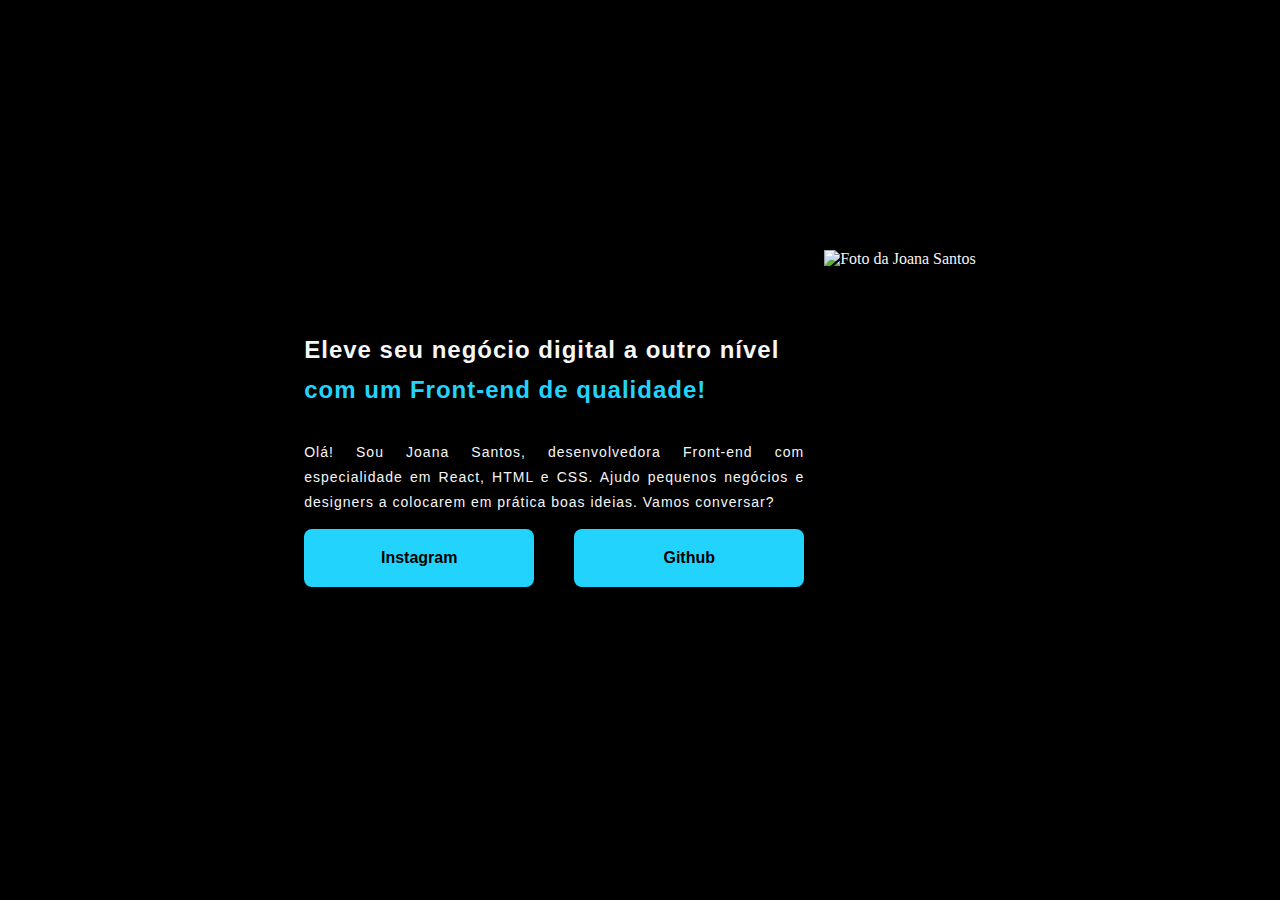
==== pag-treino01/index.html @ d4ae635b "criação da página" ====
<!DOCTYPE html>
<html lang="pt-br">
<head>
    <meta charset="UTF-8">
    <meta name="viewport" content="width=device-width, initial-scale=1.0">
    <link rel="stylesheet" href="style.css">
    <title>Exemplo de Portfolio</title>
</head>
<body>
    <main>
        <div class="text">
            <h1>Eleve seu negócio digital a outro nível <strong>com um Front-end de qualidade!</strong></h1>
            <p>Olá! Sou Joana Santos, desenvolvedora Front-end com especialidade em React, HTML e CSS. Ajudo pequenos negócios e designers a colocarem em prática boas ideias. Vamos conversar?</p>
            <div class="links">
                <a href="">Instagram</a>
                <a href="">Github</a>
            </div>
        </div>
        <img src="imagem.png" alt="Foto da Joana Santos">
    </main>
</body>
</html>
---- pag-treino01/style.css ----
body {
    margin: 0;
    background-color: black;
    color: #f6f6f6;
    display: flex;
    min-height: 100vh;
    justify-content: center;
    align-items: center;
}
main {
    display: flex;
    align-items: center;
}
strong {
    color: #22d4fd;
}
.text {
    display: flex;
    flex-direction: column;
    height: fit-content;
    width: 500px;
    font-family: Verdana, Geneva, Tahoma, sans-serif;
    margin-right: 20px;
}
.text h1 {
    font-size: 24px;
    letter-spacing: 1px;
    line-height: 40px;
}
.text p {
    font-size: 14px;
    letter-spacing: 1px;
    line-height: 25px;
    text-align: justify;
}
.links {
    width: 100%;
    display: flex;
    justify-content: space-between;
}
a {
    display: inline-block;
    padding: 20px;
    width: 190px;
    border-radius: 8px;
    text-align: center;
    text-decoration: none;
    background-color: #22d4fd;
    color: #000;
    font-weight: bold;
}
a:hover {
    background-color: #26badb;
}
img {
    height: 400px;
}
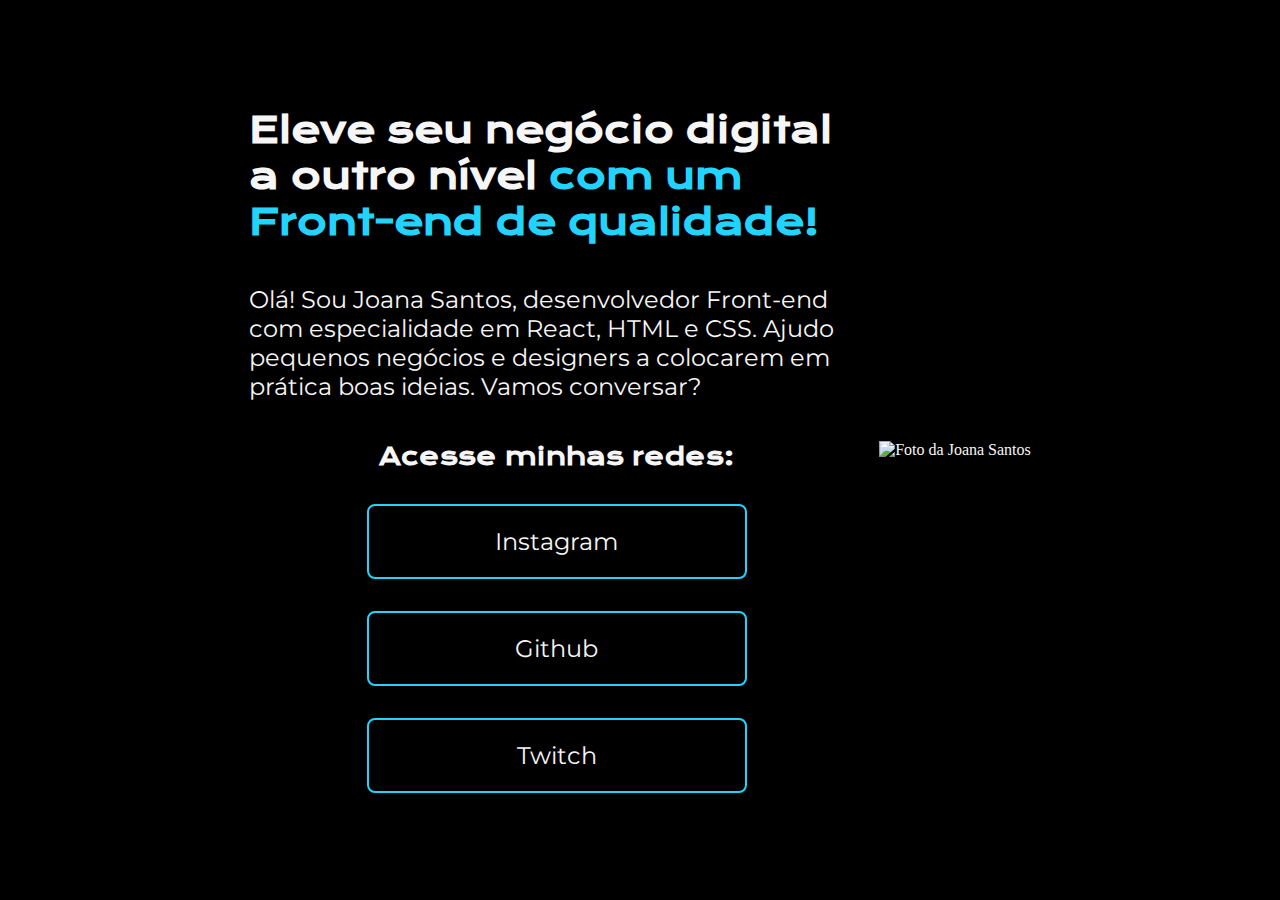
==== commit 3f0b78da: "atualização" ====
--- a/pag-treino01/index.html
+++ b/pag-treino01/index.html
@@ -8,15 +8,19 @@
 </head>
 <body>
     <main>
-        <div class="text">
-            <h1>Eleve seu negócio digital a outro nível <strong>com um Front-end de qualidade!</strong></h1>
-            <p>Olá! Sou Joana Santos, desenvolvedora Front-end com especialidade em React, HTML e CSS. Ajudo pequenos negócios e designers a colocarem em prática boas ideias. Vamos conversar?</p>
-            <div class="links">
-                <a href="">Instagram</a>
-                <a href="">Github</a>
+        <section class="main_conteudo">
+            <h1 class="main_conteudo_titulo">Eleve seu negócio digital a outro nível <strong class="titulo-destaque">com um Front-end de qualidade!</strong></h1>
+            <p class="main_conteudo_texto">Olá! Sou Joana Santos, desenvolvedor Front-end com especialidade em React, HTML e CSS. Ajudo pequenos negócios e designers a colocarem em prática boas ideias. Vamos conversar?</p>
+            <div class="main_conteudo_links">
+                <h2 class="main_conteudo_links_subtitulo">Acesse minhas redes:</h2>
+                <a class="main_conteudo_links_link" href="">Instagram</a>
+                <a class="main_conteudo_links_link" href="">Github</a>
+                <a class="main_conteudo_links_link" href="">Twitch</a>
             </div>
-        </div>
-        <img src="imagem.png" alt="Foto da Joana Santos">
+        </section>
+        <section>
+            <img src="imagem.png" alt="Foto da Joana Santos">
+        </section>
     </main>
 </body>
 </html>--- a/pag-treino01/style.css
+++ b/pag-treino01/style.css
@@ -1,57 +1,68 @@
+@import url('https://fonts.googleapis.com/css2?family=Bebas+Neue&family=Krona+One&display=swap');
+@import url('https://fonts.googleapis.com/css2?family=Montserrat&display=swap');
+
+
+* {
+    margin: 0;
+    padding: 0;
+    box-sizing: border-box;
+}
+
 body {
-    margin: 0;
+    height: 100vh;
     background-color: black;
     color: #f6f6f6;
     display: flex;
-    min-height: 100vh;
     justify-content: center;
     align-items: center;
 }
 main {
     display: flex;
     align-items: center;
+    justify-content: space-between;
+    width: fit-content;
 }
-strong {
+
+.main_conteudo {
+    width: 615px;
+    display: flex;
+    flex-direction: column;
+    gap: 40px;
+    margin-right: 15px;
+}
+.main_conteudo_titulo {
+    font-family: 'Krona One', sans-serif;
+    font-size: 36px;
+}
+.main_conteudo_texto {
+    font-size: 24px;
+    font-family: 'Montserrat', sans-serif;
+}
+.main_conteudo_links {
+    display: flex;
+    flex-direction: column;
+    align-items: center;
+    gap: 32px
+}
+.main_conteudo_links_subtitulo {
+    font-family: 'Krona One', sans-serif;
+    font-size: 24px;
+}
+
+.main_conteudo_links_link {
+    width: 380px;
+    padding: 21px 0;
+    border: 2px solid #22d4fd;
+    border-radius: 8px;
+    font-family: 'Montserrat', sans-serif;
+    font-size: 24px;
+    text-align: center;
+    text-decoration: none;
+    color: #f6f6f6;
+}
+.main_conteudo_links_link:hover {
+    background-color: #1ab1d3;
+}
+.titulo-destaque {
     color: #22d4fd;
 }
-.text {
-    display: flex;
-    flex-direction: column;
-    height: fit-content;
-    width: 500px;
-    font-family: Verdana, Geneva, Tahoma, sans-serif;
-    margin-right: 20px;
-}
-.text h1 {
-    font-size: 24px;
-    letter-spacing: 1px;
-    line-height: 40px;
-}
-.text p {
-    font-size: 14px;
-    letter-spacing: 1px;
-    line-height: 25px;
-    text-align: justify;
-}
-.links {
-    width: 100%;
-    display: flex;
-    justify-content: space-between;
-}
-a {
-    display: inline-block;
-    padding: 20px;
-    width: 190px;
-    border-radius: 8px;
-    text-align: center;
-    text-decoration: none;
-    background-color: #22d4fd;
-    color: #000;
-    font-weight: bold;
-}
-a:hover {
-    background-color: #26badb;
-}
-img {
-    height: 400px;
-}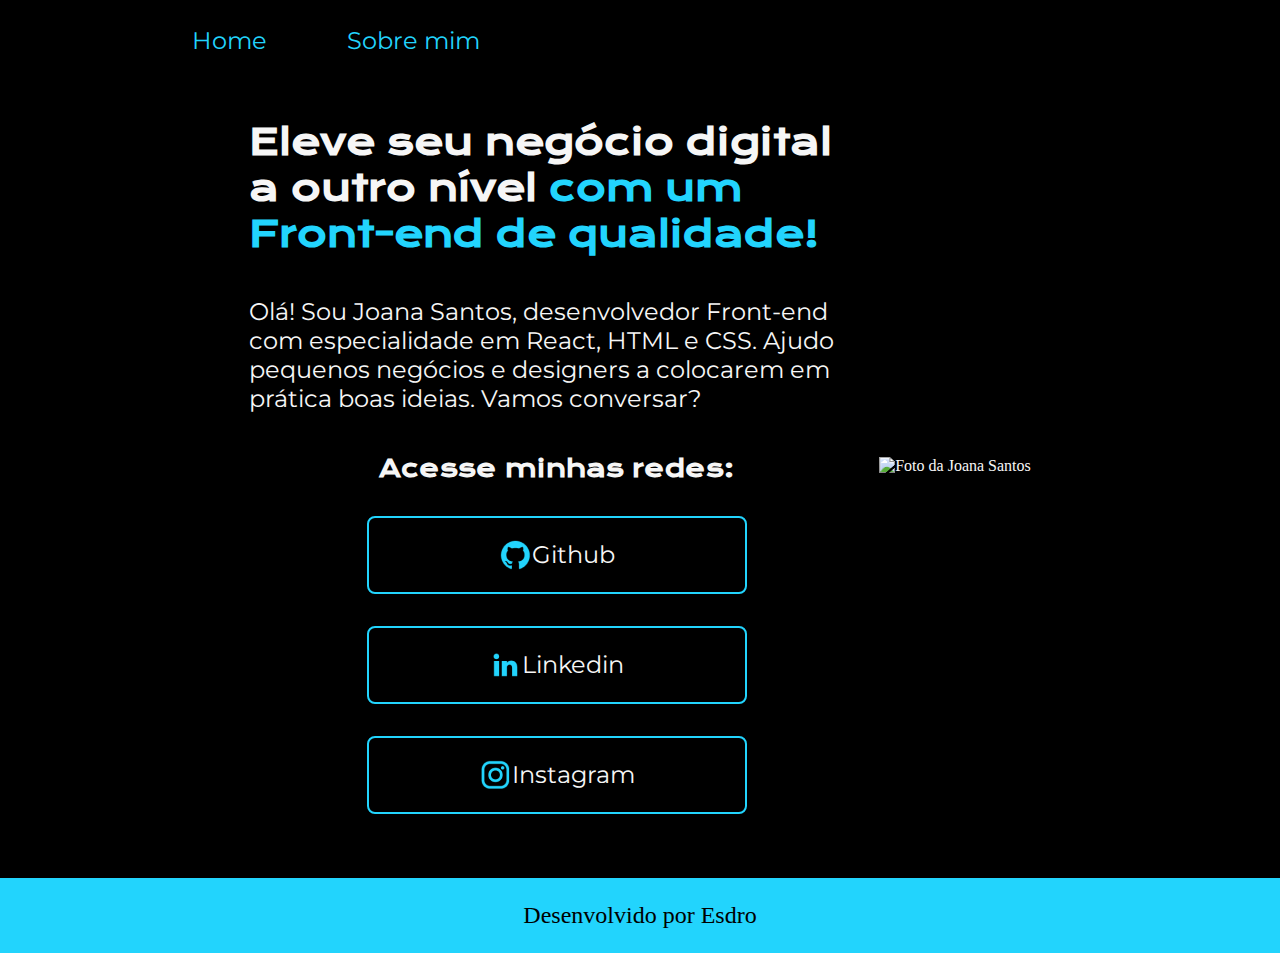
==== commit f8ef60d4: "Adições" ====
--- a/pag-treino01/index.html
+++ b/pag-treino01/index.html
@@ -3,24 +3,33 @@
 <head>
     <meta charset="UTF-8">
     <meta name="viewport" content="width=device-width, initial-scale=1.0">
-    <link rel="stylesheet" href="style.css">
+    <link rel="stylesheet" href="css/style.css">
     <title>Exemplo de Portfolio</title>
 </head>
 <body>
+    <header class="cabecalho">
+        <nav class="cabecalho_menu">
+            <a class="cabecalho_menu_item" href="">Home</a>
+            <a class="cabecalho_menu_item" href="about.html">Sobre mim</a>
+        </nav>
+    </header>
     <main>
         <section class="main_conteudo">
             <h1 class="main_conteudo_titulo">Eleve seu negócio digital a outro nível <strong class="titulo-destaque">com um Front-end de qualidade!</strong></h1>
             <p class="main_conteudo_texto">Olá! Sou Joana Santos, desenvolvedor Front-end com especialidade em React, HTML e CSS. Ajudo pequenos negócios e designers a colocarem em prática boas ideias. Vamos conversar?</p>
             <div class="main_conteudo_links">
                 <h2 class="main_conteudo_links_subtitulo">Acesse minhas redes:</h2>
-                <a class="main_conteudo_links_link" href="">Instagram</a>
-                <a class="main_conteudo_links_link" href="">Github</a>
-                <a class="main_conteudo_links_link" href="">Twitch</a>
+                <a class="main_conteudo_links_link" href="#"><img src="assets/github.png" alt="Ícone do Github">Github</a>
+                <a class="main_conteudo_links_link" href="#"><img src="assets/linkedin.png" alt="Ícone do Linkedin">Linkedin</a>
+                <a class="main_conteudo_links_link" href="#"><img src="assets/instagram.png" alt="Ícone do Instagram">Instagram</a>
             </div>
         </section>
         <section>
-            <img src="imagem.png" alt="Foto da Joana Santos">
+            <img src="assets/imagem.png" alt="Foto da Joana Santos">
         </section>
     </main>
+    <footer class="rodape">
+        <p>Desenvolvido por Esdro</p>
+    </footer>
 </body>
 </html>--- a/pag-treino01/css/style.css
+++ b/pag-treino01/css/style.css
@@ -0,0 +1,94 @@
+@import url('https://fonts.googleapis.com/css2?family=Bebas+Neue&family=Krona+One&display=swap');
+@import url('https://fonts.googleapis.com/css2?family=Montserrat&display=swap');
+
+
+* {
+    margin: 0;
+    padding: 0;
+    box-sizing: border-box;
+}
+
+body {
+    background-color: black;
+    color: #f6f6f6;
+    display: flex;
+    flex-direction: column;
+    justify-content: center;
+    align-items: center;
+}
+.cabecalho {
+    padding: 2% 0 0 15%;
+    width: 100%;
+}
+.cabecalho_menu {
+    display: flex;
+    gap: 80px;
+}
+.cabecalho_menu_item {
+    font-family: 'Montserrat', sans-serif;
+    font-size: 24px;
+    color: #22d4fd;
+    text-decoration: none;
+}
+main {
+    display: flex;
+    align-items: center;
+    justify-content: space-between;
+    width: fit-content;
+    padding: 5% ;
+}
+
+.main_conteudo {
+    width: 615px;
+    display: flex;
+    flex-direction: column;
+    gap: 40px;
+    margin-right: 15px;
+}
+.main_conteudo_titulo {
+    font-family: 'Krona One', sans-serif;
+    font-size: 36px;
+}
+.main_conteudo_texto {
+    font-size: 24px;
+    font-family: 'Montserrat', sans-serif;
+}
+.main_conteudo_links {
+    display: flex;
+    flex-direction: column;
+    align-items: center;
+    gap: 32px
+}
+.main_conteudo_links_subtitulo {
+    font-family: 'Krona One', sans-serif;
+    font-size: 24px;
+}
+
+.main_conteudo_links_link {
+    display: flex;
+    justify-content: center;
+    align-items: center;
+    width: 380px;
+    padding: 21px 0;
+    border: 2px solid #22d4fd;
+    border-radius: 8px;
+    font-family: 'Montserrat', sans-serif;
+    font-size: 24px;
+    text-decoration: none;
+    color: #f6f6f6;
+}
+.main_conteudo_links_link:hover {
+    background-color: #ffffff2c;
+}
+.titulo-destaque {
+    color: #22d4fd;
+}
+
+.rodape {
+    width: 100%;
+    padding: 24px;
+    text-align: center;
+    color: #000;
+    background-color: #22d4fd;
+    font-size: 24px;
+}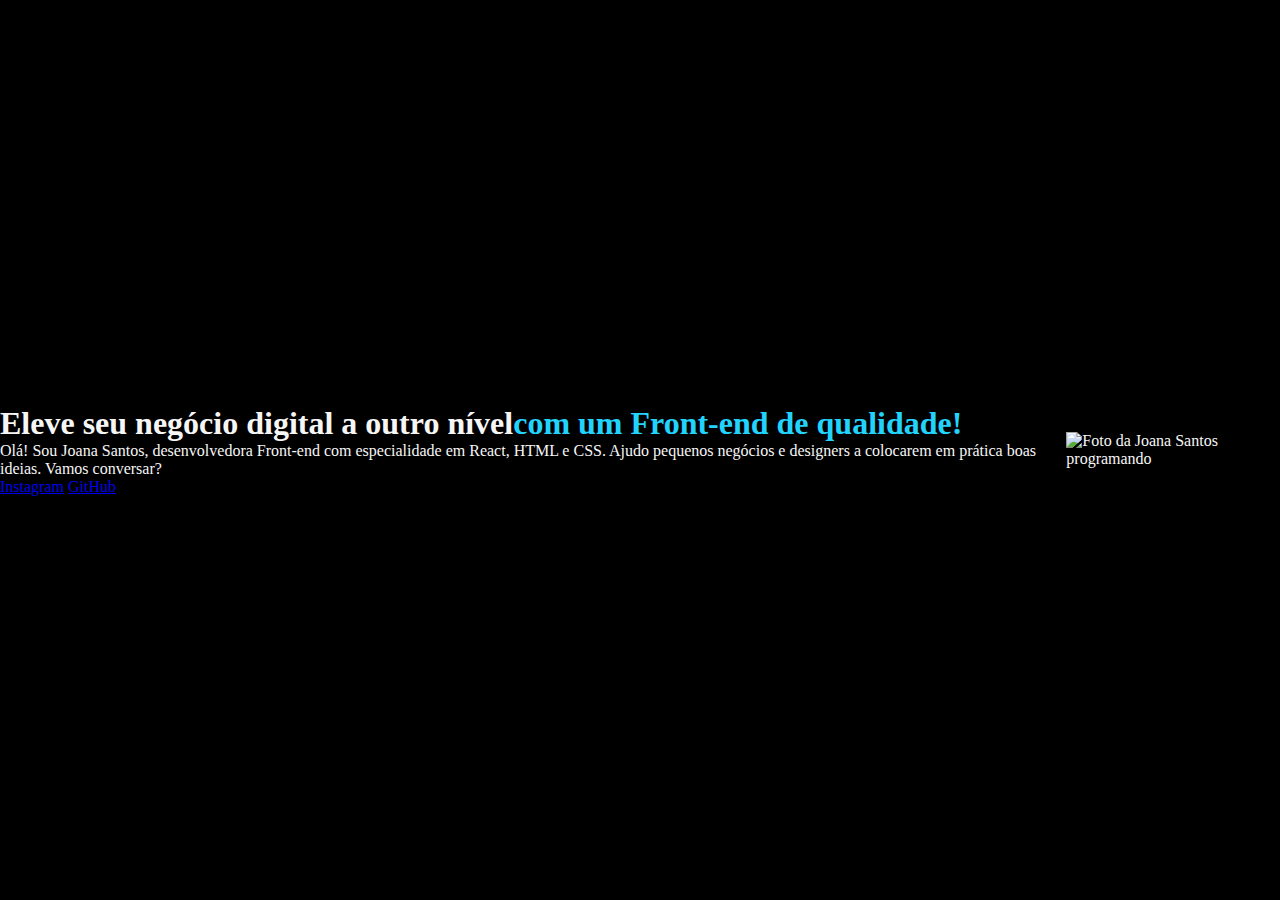
==== commit aeea34b0: "Atualização" ====
--- a/pag-treino01/index.html
+++ b/pag-treino01/index.html
@@ -1,35 +1,34 @@
 <!DOCTYPE html>
 <html lang="pt-br">
+
 <head>
     <meta charset="UTF-8">
+    <meta http-equiv="X-UA-Compatible" content="IE=edge">
     <meta name="viewport" content="width=device-width, initial-scale=1.0">
-    <link rel="stylesheet" href="css/style.css">
-    <title>Exemplo de Portfolio</title>
+    <title>Portifolio</title>
+    <link rel="stylesheet" href="style.css">
 </head>
+
 <body>
-    <header class="cabecalho">
-        <nav class="cabecalho_menu">
-            <a class="cabecalho_menu_item" href="">Home</a>
-            <a class="cabecalho_menu_item" href="about.html">Sobre mim</a>
-        </nav>
-    </header>
-    <main>
-        <section class="main_conteudo">
-            <h1 class="main_conteudo_titulo">Eleve seu negócio digital a outro nível <strong class="titulo-destaque">com um Front-end de qualidade!</strong></h1>
-            <p class="main_conteudo_texto">Olá! Sou Joana Santos, desenvolvedor Front-end com especialidade em React, HTML e CSS. Ajudo pequenos negócios e designers a colocarem em prática boas ideias. Vamos conversar?</p>
-            <div class="main_conteudo_links">
-                <h2 class="main_conteudo_links_subtitulo">Acesse minhas redes:</h2>
-                <a class="main_conteudo_links_link" href="#"><img src="assets/github.png" alt="Ícone do Github">Github</a>
-                <a class="main_conteudo_links_link" href="#"><img src="assets/linkedin.png" alt="Ícone do Linkedin">Linkedin</a>
-                <a class="main_conteudo_links_link" href="#"><img src="assets/instagram.png" alt="Ícone do Instagram">Instagram</a>
+    <header></header>
+    <main class="apresentacao">
+        <section class="apresentacao__conteudo">
+            <h1 class="apresentacao__conteudo__titulo">Eleve seu negócio digital a outro nível<strong 
+            class="titulo-destaque">com um Front-end de qualidade!
+            </strong></h1>
+            <p class="apresentacao__conteudo__texto">Olá! Sou Joana Santos, desenvolvedora
+            Front-end com especialidade em React, HTML e
+            CSS. Ajudo pequenos negócios e designers a
+            colocarem em prática boas ideias. Vamos
+            conversar?</p>
+            <div class="apresentacao__links">
+                <a class="apresentacao__links__link" href="https://instagram.com/rafaballerini">Instagram</a>
+                <a class="apresentacao__links__link" href="https://github.com/guilhermeonrails">GitHub</a>
             </div>
         </section>
-        <section>
-            <img src="assets/imagem.png" alt="Foto da Joana Santos">
-        </section>
+        <img src="imagem.png" alt="Foto da Joana Santos programando">
     </main>
-    <footer class="rodape">
-        <p>Desenvolvido por Esdro</p>
-    </footer>
+    <footer></footer>
 </body>
+
 </html>--- a/pag-treino01/style.css
+++ b/pag-treino01/style.css
@@ -0,0 +1,68 @@
+@import url('https://fonts.googleapis.com/css2?family=Bebas+Neue&family=Krona+One&display=swap');
+@import url('https://fonts.googleapis.com/css2?family=Montserrat&display=swap');
+
+
+* {
+    margin: 0;
+    padding: 0;
+    box-sizing: border-box;
+}
+
+body {
+    height: 100vh;
+    background-color: black;
+    color: #f6f6f6;
+    display: flex;
+    justify-content: center;
+    align-items: center;
+}
+main {
+    display: flex;
+    align-items: center;
+    justify-content: space-between;
+    width: fit-content;
+}
+
+.main_conteudo {
+    width: 615px;
+    display: flex;
+    flex-direction: column;
+    gap: 40px;
+    margin-right: 15px;
+}
+.main_conteudo_titulo {
+    font-family: 'Krona One', sans-serif;
+    font-size: 36px;
+}
+.main_conteudo_texto {
+    font-size: 24px;
+    font-family: 'Montserrat', sans-serif;
+}
+.main_conteudo_links {
+    display: flex;
+    flex-direction: column;
+    align-items: center;
+    gap: 32px
+}
+.main_conteudo_links_subtitulo {
+    font-family: 'Krona One', sans-serif;
+    font-size: 24px;
+}
+
+.main_conteudo_links_link {
+    width: 380px;
+    padding: 21px 0;
+    border: 2px solid #22d4fd;
+    border-radius: 8px;
+    font-family: 'Montserrat', sans-serif;
+    font-size: 24px;
+    text-align: center;
+    text-decoration: none;
+    color: #f6f6f6;
+}
+.main_conteudo_links_link:hover {
+    background-color: #1ab1d3;
+}
+.titulo-destaque {
+    color: #22d4fd;
+}
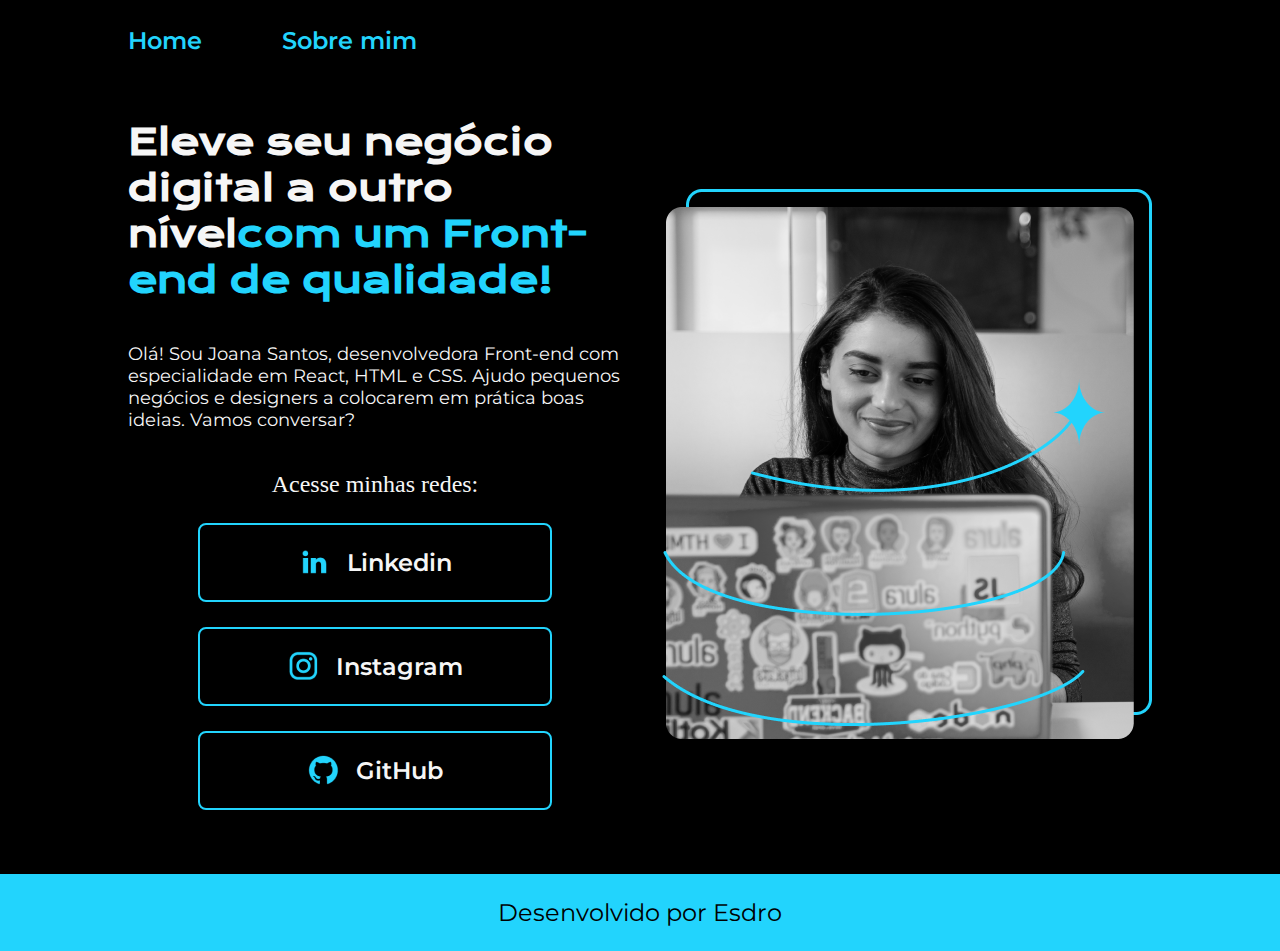
==== commit 9bc01604: "finalização" ====
--- a/pag-treino01/index.html
+++ b/pag-treino01/index.html
@@ -5,12 +5,17 @@
     <meta charset="UTF-8">
     <meta http-equiv="X-UA-Compatible" content="IE=edge">
     <meta name="viewport" content="width=device-width, initial-scale=1.0">
-    <title>Portifolio</title>
-    <link rel="stylesheet" href="style.css">
+    <title>Portfolio</title>
+    <link rel="stylesheet" href="css/style.css">
 </head>
 
 <body>
-    <header></header>
+    <header class="cabecalho">
+        <nav class="cabecalho__menu">
+            <a class="cabecalho__menu__link" href="index.html">Home</a>
+            <a class="cabecalho__menu__link" href="about.html">Sobre mim</a>
+        </nav>
+    </header>
     <main class="apresentacao">
         <section class="apresentacao__conteudo">
             <h1 class="apresentacao__conteudo__titulo">Eleve seu negócio digital a outro nível<strong 
@@ -22,13 +27,17 @@
             colocarem em prática boas ideias. Vamos
             conversar?</p>
             <div class="apresentacao__links">
-                <a class="apresentacao__links__link" href="https://instagram.com/rafaballerini">Instagram</a>
-                <a class="apresentacao__links__link" href="https://github.com/guilhermeonrails">GitHub</a>
+                <h2 class="apresentacao__links_subtitulo">Acesse minhas redes:</h2>
+                <a class="apresentacao__links__link" href="#"><img src="assets/linkedin.png" alt="Ícone do Linkedin">Linkedin</a>
+                <a class="apresentacao__links__link" href="#"><img src="assets/instagram.png" alt="Ícone do Instagram">Instagram</a>
+                <a class="apresentacao__links__link" href="#"><img src="assets/github.png" alt="Ícone do GitHub">GitHub</a>
             </div>
         </section>
-        <img src="imagem.png" alt="Foto da Joana Santos programando">
+        <img src="assets/Imagem.png" alt="Foto da Joana Santos programando">
     </main>
-    <footer></footer>
+    <footer class="rodape">
+        <p>Desenvolvido por Esdro</p>
+    </footer>
 </body>
 
 </html>--- a/pag-treino01/css/style.css
+++ b/pag-treino01/css/style.css
@@ -0,0 +1,115 @@
+@import url('https://fonts.googleapis.com/css2?family=Krona+One&family=Montserrat:wght@400;600&display=swap');
+
+:root {
+    --cor-primaria: #000000;
+    --cor-secundaria: #f6f6f6;
+    --cor-terciaria: #22d4fd;
+    --cor-hover: #272727;
+
+    --fonte-primaria: 'Krona One', sans-serif;
+    --fonte-secundaria: 'Montserrat', sans-serif;
+}
+
+*{
+    margin: 0;
+    padding: 0;
+}
+
+body{
+    box-sizing: border-box;
+    background-color: var(--cor-primaria);
+    color: var(--cor-secundaria);
+}
+
+.cabecalho {
+    padding: 2% 0% 0% 10%;
+}
+
+.cabecalho__menu {
+    display: flex;
+    gap: 80px;
+}
+
+.cabecalho__menu__link {
+    font-family: var(--fonte-secundaria);
+    font-size: 24px;
+    font-weight: 600;
+    text-decoration: none;
+    color: var(--cor-terciaria);
+}
+
+.cabecalho__menu__link:hover{
+    opacity: 0.7;
+}
+
+.apresentacao{
+    padding: 5% 10%;
+    display: flex;
+    align-items: center;
+    justify-content: space-between;
+}
+.apresentacao__conteudo{
+    width: 615px;
+    display: flex;
+    flex-direction: column;
+    gap: 40px;
+    margin-right: 40px;
+}
+
+.apresentacao__conteudo__titulo{
+    font-size: 36px;
+    font-family: var(--fonte-primaria)
+}
+
+
+.titulo-destaque{
+    color: var(--cor-terciaria);
+}
+
+.apresentacao__conteudo__texto{
+    font-size: 18px;
+    font-family: var(--fonte-secundaria)
+}
+
+.apresentacao__links{
+    display: flex;
+    flex-direction: column;
+    align-items: center;
+    gap: 25px;
+}
+
+.apresentacao__links_subtitulo{
+    font-family: var(--fonte-principal);
+    font-weight: 400;
+    font-size: 24px;
+}
+.apresentacao__links__link{
+    display: flex;
+    align-items: center;
+    justify-content: center;
+    gap: 16px;
+    width: 350px;
+    text-align: center;
+    border-radius: 8px;
+    border: 2px solid var(--cor-terciaria);
+    font-size: 24px;
+    font-weight: 600;
+    padding: 21.5px 0;
+    text-decoration: none;
+    color: #f6f6f6;
+    font-family: var(--fonte-secundaria);
+}
+
+.apresentacao__links__link:hover {
+    background-color: var(--cor-hover);
+}
+
+.rodape {
+    padding: 24px;
+    color: var(--cor-primaria);
+    background-color: var(--cor-terciaria);
+    text-align: center;
+    font-family: var(--fonte-secundaria);
+    font-size: 24px;
+    font-weight: 400;
+}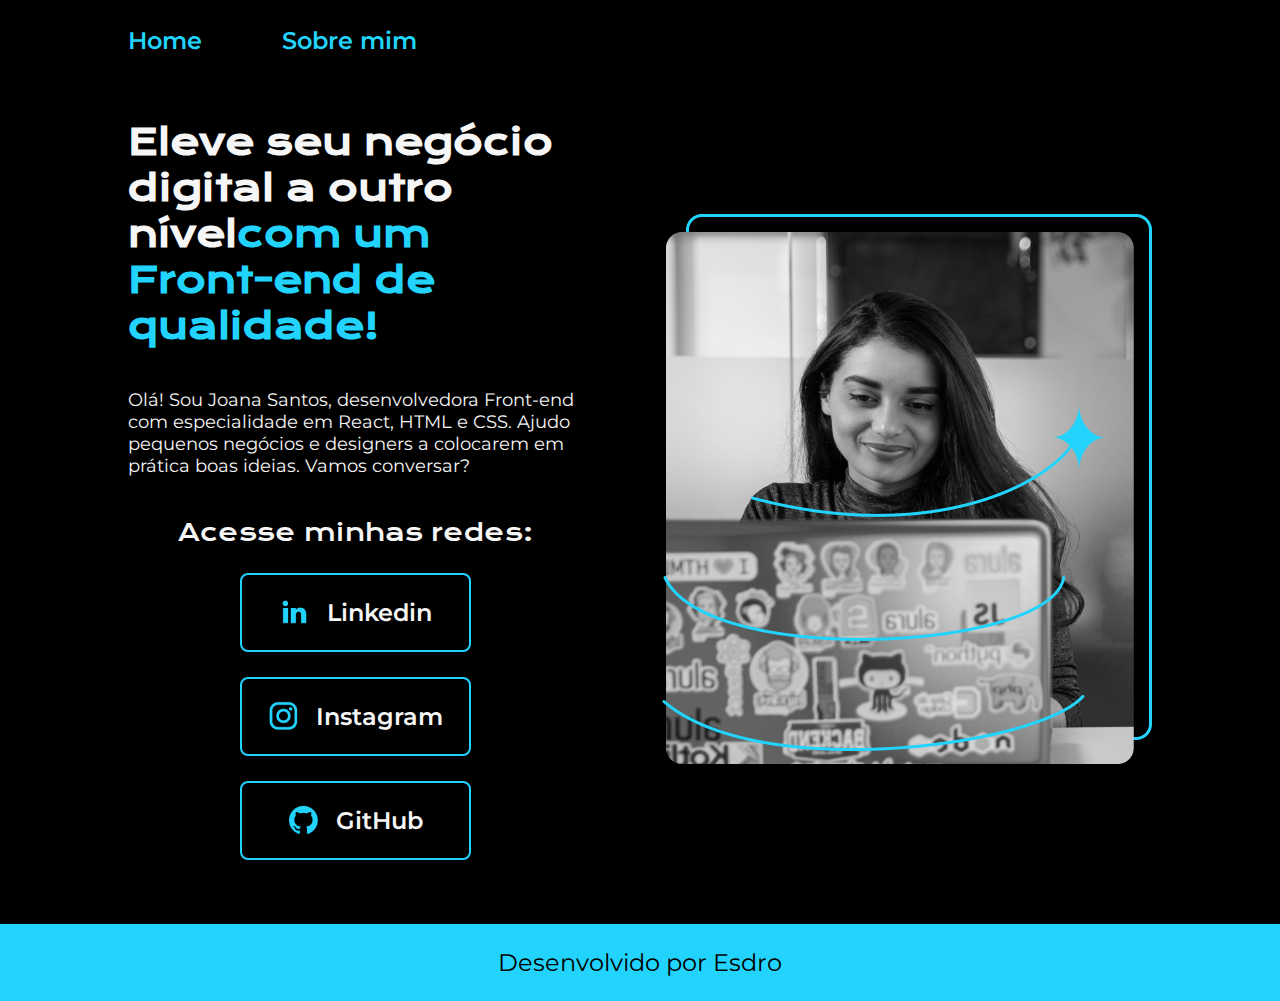
==== commit 01764d40: "atualização" ====
--- a/pag-treino01/index.html
+++ b/pag-treino01/index.html
@@ -33,7 +33,7 @@
                 <a class="apresentacao__links__link" href="#"><img src="assets/github.png" alt="Ícone do GitHub">GitHub</a>
             </div>
         </section>
-        <img src="assets/Imagem.png" alt="Foto da Joana Santos programando">
+        <img class="apresentacao__imagem" src="assets/Imagem.png" alt="Foto da Joana Santos programando">
     </main>
     <footer class="rodape">
         <p>Desenvolvido por Esdro</p>
--- a/pag-treino01/css/style.css
+++ b/pag-treino01/css/style.css
@@ -32,7 +32,7 @@
 
 .cabecalho__menu__link {
     font-family: var(--fonte-secundaria);
-    font-size: 24px;
+    font-size: 1.5rem;
     font-weight: 600;
     text-decoration: none;
     color: var(--cor-terciaria);
@@ -47,17 +47,17 @@
     display: flex;
     align-items: center;
     justify-content: space-between;
+    gap: 80px;
 }
 .apresentacao__conteudo{
-    width: 615px;
+    width: 50%;
     display: flex;
     flex-direction: column;
     gap: 40px;
-    margin-right: 40px;
 }
 
 .apresentacao__conteudo__titulo{
-    font-size: 36px;
+    font-size: 2.25rem;
     font-family: var(--fonte-primaria)
 }
 
@@ -67,7 +67,7 @@
 }
 
 .apresentacao__conteudo__texto{
-    font-size: 18px;
+    font-size: 1.125rem;
     font-family: var(--fonte-secundaria)
 }
 
@@ -79,20 +79,20 @@
 }
 
 .apresentacao__links_subtitulo{
-    font-family: var(--fonte-principal);
+    font-family: var(--fonte-primaria);
     font-weight: 400;
-    font-size: 24px;
+    font-size: 1.5rem;
 }
 .apresentacao__links__link{
     display: flex;
     align-items: center;
     justify-content: center;
     gap: 16px;
-    width: 350px;
+    width: 50%;
     text-align: center;
     border-radius: 8px;
     border: 2px solid var(--cor-terciaria);
-    font-size: 24px;
+    font-size: 1.5rem;
     font-weight: 600;
     padding: 21.5px 0;
     text-decoration: none;
@@ -104,12 +104,36 @@
     background-color: var(--cor-hover);
 }
 
+.apresentacao__imagem {
+    width: 50%;
+}
+
 .rodape {
     padding: 24px;
     color: var(--cor-primaria);
     background-color: var(--cor-terciaria);
     text-align: center;
     font-family: var(--fonte-secundaria);
-    font-size: 24px;
+    font-size: 1.5rem;
     font-weight: 400;
+}
+
+@media (max-width: 1200px) {
+    .cabecalho{
+        padding: 10%;
+    }
+
+    .cabecalho__menu {
+        display: flex;
+        justify-content: center;
+    }
+    
+    .apresentacao {
+        flex-direction: column-reverse;
+        padding: 5%;
+    }
+
+    .apresentacao__conteudo {
+        width: auto;
+    }
 }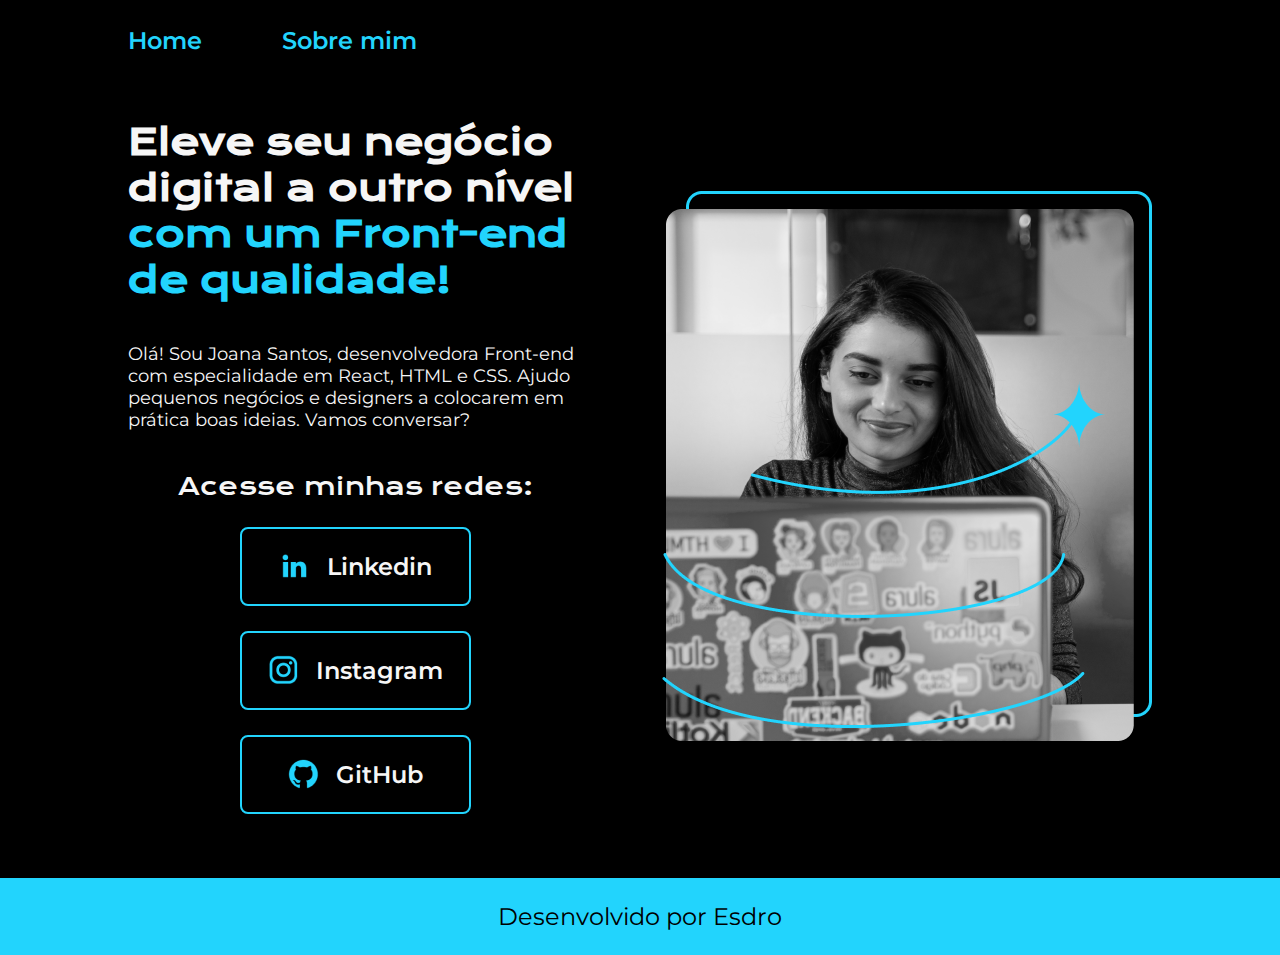
==== commit 040dbd66: "finalização" ====
--- a/pag-treino01/index.html
+++ b/pag-treino01/index.html
@@ -18,7 +18,7 @@
     </header>
     <main class="apresentacao">
         <section class="apresentacao__conteudo">
-            <h1 class="apresentacao__conteudo__titulo">Eleve seu negócio digital a outro nível<strong 
+            <h1 class="apresentacao__conteudo__titulo">Eleve seu negócio digital a outro nível <strong 
             class="titulo-destaque">com um Front-end de qualidade!
             </strong></h1>
             <p class="apresentacao__conteudo__texto">Olá! Sou Joana Santos, desenvolvedora
--- a/pag-treino01/css/style.css
+++ b/pag-treino01/css/style.css
@@ -136,4 +136,16 @@
     .apresentacao__conteudo {
         width: auto;
     }
+}
+
+@media (max-width: 500px){
+    .apresentacao__conteudo__titulo {
+        font-size: 1.8em;
+    }
+    .apresentacao__links_subtitulo, .apresentacao__links__link {
+        font-size: 1.3em;
+    }
+    .apresentacao__links__link {
+        padding: 16px 0;
+    }
 }